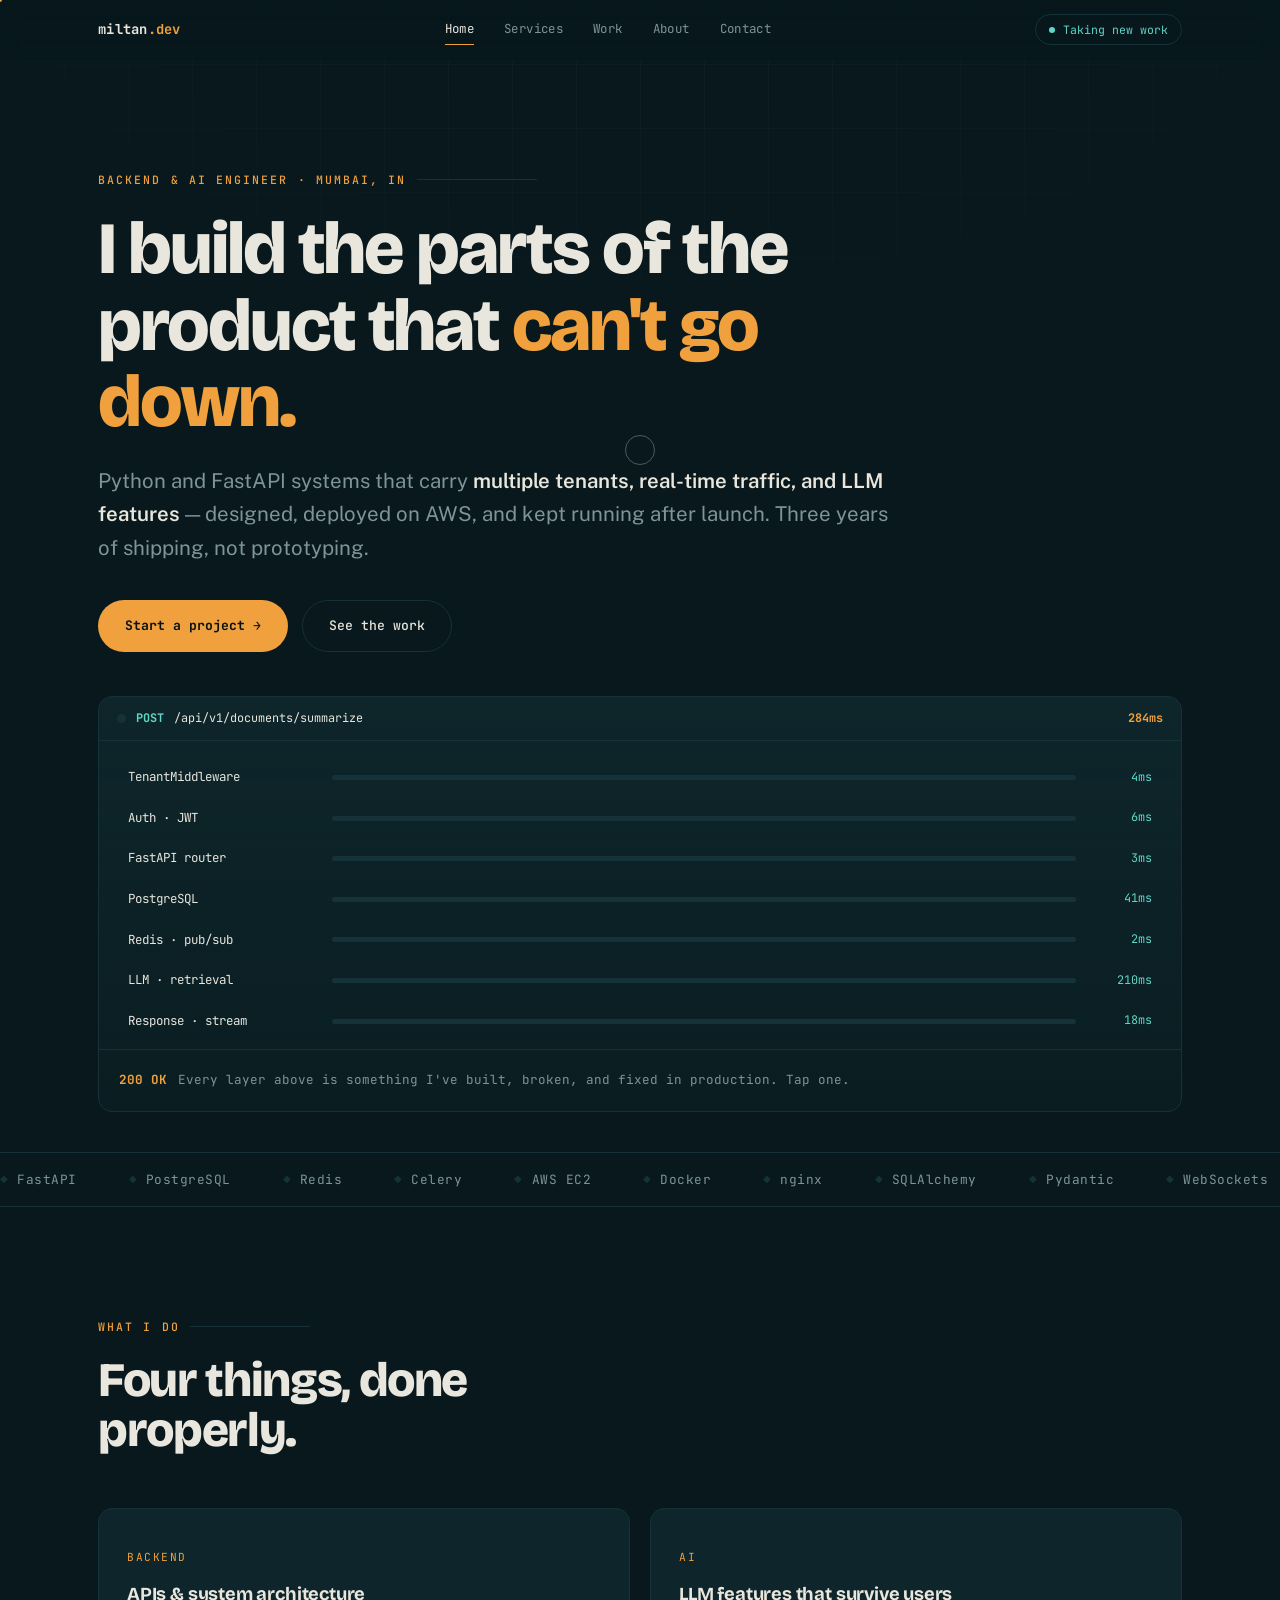
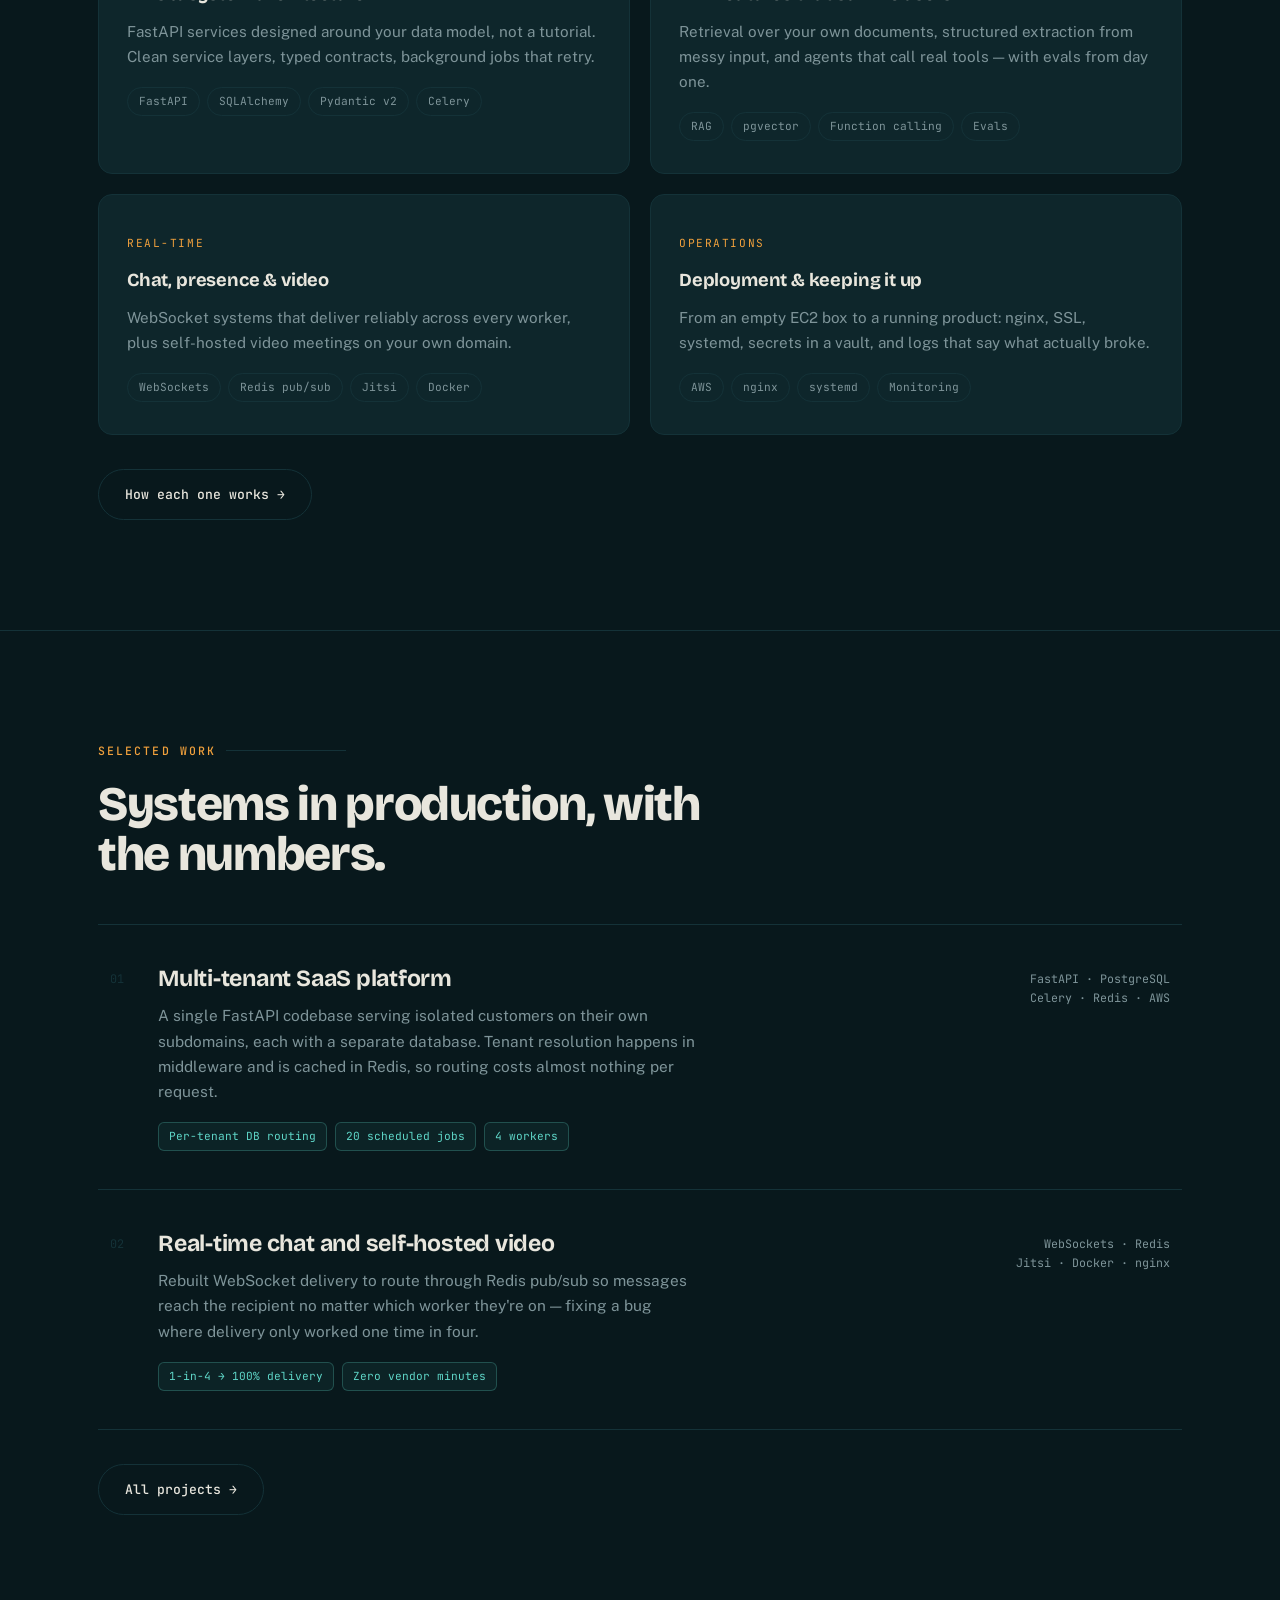
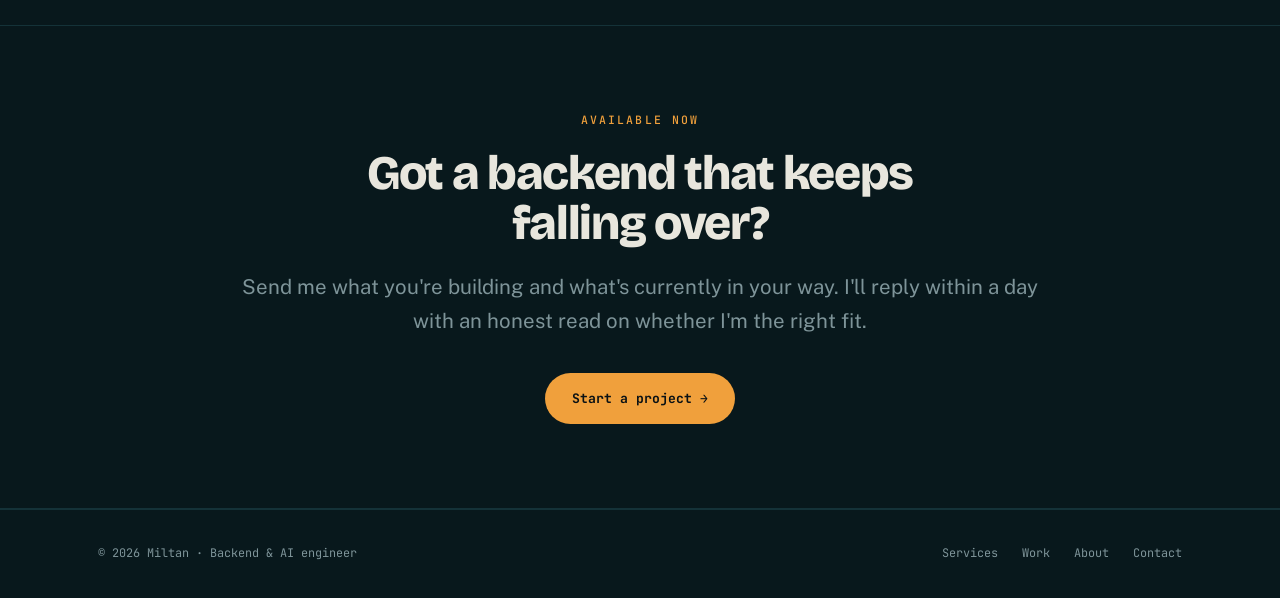
==== index.html @ 1447a5a9 "feat: add all html files" ====
<!DOCTYPE html>
<html lang="en">
<head>
<meta charset="UTF-8" />
<meta name="viewport" content="width=device-width, initial-scale=1" />
<title>Miltan — Backend &amp; AI Engineer</title>
<meta name="description" content="Python and FastAPI backends that carry multiple tenants, real-time traffic, and LLM features. Designed, deployed on AWS, and kept running." />
<meta property="og:title" content="Miltan — Backend & AI Engineer" />
<meta property="og:description" content="Python and FastAPI backends built to stay up. Multi-tenant SaaS, real-time systems, and LLM features." />
<meta property="og:type" content="website" />
<link rel="preconnect" href="https://fonts.googleapis.com" />
<link rel="preconnect" href="https://fonts.gstatic.com" crossorigin />
<link href="https://fonts.googleapis.com/css2?family=Bricolage+Grotesque:opsz,wght@12..96,500;12..96,700;12..96,800&family=Public+Sans:wght@400;500;600&family=JetBrains+Mono:wght@400;500;700&display=swap" rel="stylesheet" />
<link rel="stylesheet" href="assets/css/style.css" />
</head>
<body>

<a href="#main" class="skip">Skip to content</a>

<!-- ============ NAV ============ -->
<nav class="nav" id="nav">
  <div class="nav__inner">
    <a href="index.html" class="brand">miltan<span>.dev</span></a>
    <div class="nav__links">
      <a href="index.html" aria-current="page">Home</a>
      <a href="services.html">Services</a>
      <a href="work.html">Work</a>
      <a href="about.html">About</a>
      <a href="contact.html">Contact</a>
    </div>
    <div class="status"><span class="dot"></span> Taking new work</div>
    <button class="nav__toggle" id="navToggle" aria-expanded="false" aria-controls="navPanel" aria-label="Open menu">
      <span></span><span></span>
    </button>
  </div>
  <div class="nav__panel" id="navPanel">
    <a href="index.html" aria-current="page">Home</a>
    <a href="services.html">Services</a>
    <a href="work.html">Work</a>
    <a href="about.html">About</a>
    <a href="contact.html">Contact</a>
  </div>
</nav>

<main id="main">

<!-- ============ HERO ============ -->
<header class="hero">
  <div class="wrap hero__grid">
    <div>
      <p class="eyebrow">Backend &amp; AI engineer · Mumbai, IN</p>
      <h1>I build the parts of the product that <em>can't go down.</em></h1>
      <p class="lede">
        Python and FastAPI systems that carry <strong>multiple tenants, real-time traffic, and LLM features</strong> —
        designed, deployed on AWS, and kept running after launch. Three years of shipping, not prototyping.
      </p>
      <div class="cta-row">
        <a href="contact.html" class="btn btn--solid">Start a project →</a>
        <a href="work.html" class="btn btn--ghost">See the work</a>
      </div>
    </div>

    <!-- SIGNATURE: live request trace -->
    <div class="trace reveal" id="trace">
      <div class="trace__bar">
        <span class="lamp"></span>
        <span class="trace__method">POST</span>
        <span class="trace__path">/api/v1/documents/summarize</span>
        <span class="trace__total" id="traceTotal">—</span>
      </div>
      <div class="trace__rows">
        <button class="row" data-detail="Subdomain routing, per-tenant database resolution, Redis-cached lookups. One codebase, isolated customers.">
          <span class="row__name">TenantMiddleware</span><span class="row__track"><span class="row__fill"></span></span><span class="row__ms">0ms</span>
        </button>
        <button class="row" data-detail="JWT issuing and verification, role checks, subscription gating, CORS that actually passes preflight with credentials.">
          <span class="row__name">Auth · JWT</span><span class="row__track"><span class="row__fill"></span></span><span class="row__ms">0ms</span>
        </button>
        <button class="row" data-detail="Typed FastAPI routes, Pydantic v2 validation, consistent error contracts your frontend can rely on.">
          <span class="row__name">FastAPI router</span><span class="row__track"><span class="row__fill"></span></span><span class="row__ms">0ms</span>
        </button>
        <button class="row" data-detail="SQLAlchemy 2.0 on PostgreSQL. Pooled connections, indexed queries, migrations that don't lose data.">
          <span class="row__name">PostgreSQL</span><span class="row__track"><span class="row__fill"></span></span><span class="row__ms">0ms</span>
        </button>
        <button class="row" data-detail="Redis for caching and pub/sub — the piece that makes WebSockets work across every worker instead of one lucky one.">
          <span class="row__name">Redis · pub/sub</span><span class="row__track"><span class="row__fill"></span></span><span class="row__ms">0ms</span>
        </button>
        <button class="row" data-detail="Retrieval, structured extraction, and tool-calling wired into the API — with retries, cost tracking, and evals, not vibes.">
          <span class="row__name">LLM · retrieval</span><span class="row__track"><span class="row__fill"></span></span><span class="row__ms">0ms</span>
        </button>
        <button class="row" data-detail="Streamed back through nginx behind an AWS load balancer. Gzipped, traced, and logged with enough context to debug at 2am.">
          <span class="row__name">Response · stream</span><span class="row__track"><span class="row__fill"></span></span><span class="row__ms">0ms</span>
        </button>
      </div>
      <div class="trace__detail">
        <b>200 OK</b>
        <span id="traceText">Every layer above is something I've built, broken, and fixed in production. Tap one.</span>
      </div>
    </div>
  </div>
</header>

<!-- ============ STRIP ============ -->
<div class="strip"><div class="strip__track" id="strip"></div></div>

<!-- ============ SERVICES TEASER ============ -->
<section class="section">
  <div class="wrap">
    <p class="eyebrow reveal">What I do</p>
    <h2 class="reveal" style="margin-top:20px; max-width:18ch;">Four things, done properly.</h2>

    <div class="grid-2">
      <article class="card reveal">
        <span class="card__tag">Backend</span>
        <h3>APIs &amp; system architecture</h3>
        <p>FastAPI services designed around your data model, not a tutorial. Clean service layers, typed contracts, background jobs that retry.</p>
        <ul><li>FastAPI</li><li>SQLAlchemy</li><li>Pydantic v2</li><li>Celery</li></ul>
      </article>
      <article class="card reveal">
        <span class="card__tag">AI</span>
        <h3>LLM features that survive users</h3>
        <p>Retrieval over your own documents, structured extraction from messy input, and agents that call real tools — with evals from day one.</p>
        <ul><li>RAG</li><li>pgvector</li><li>Function calling</li><li>Evals</li></ul>
      </article>
      <article class="card reveal">
        <span class="card__tag">Real-time</span>
        <h3>Chat, presence &amp; video</h3>
        <p>WebSocket systems that deliver reliably across every worker, plus self-hosted video meetings on your own domain.</p>
        <ul><li>WebSockets</li><li>Redis pub/sub</li><li>Jitsi</li><li>Docker</li></ul>
      </article>
      <article class="card reveal">
        <span class="card__tag">Operations</span>
        <h3>Deployment &amp; keeping it up</h3>
        <p>From an empty EC2 box to a running product: nginx, SSL, systemd, secrets in a vault, and logs that say what actually broke.</p>
        <ul><li>AWS</li><li>nginx</li><li>systemd</li><li>Monitoring</li></ul>
      </article>
    </div>

    <div class="cta-row"><a href="services.html" class="btn btn--ghost">How each one works →</a></div>
  </div>
</section>

<!-- ============ FEATURED WORK ============ -->
<section class="section section--edge">
  <div class="wrap">
    <p class="eyebrow reveal">Selected work</p>
    <h2 class="reveal" style="margin-top:20px; max-width:20ch;">Systems in production, with the numbers.</h2>

    <div class="work">
      <article class="proj reveal">
        <span class="proj__idx">01</span>
        <div>
          <h3>Multi-tenant SaaS platform</h3>
          <p>A single FastAPI codebase serving isolated customers on their own subdomains, each with a separate database. Tenant resolution happens in middleware and is cached in Redis, so routing costs almost nothing per request.</p>
          <div class="proj__meta">
            <span class="chip">Per-tenant DB routing</span><span class="chip">20 scheduled jobs</span><span class="chip">4 workers</span>
          </div>
        </div>
        <span class="proj__stack">FastAPI · PostgreSQL<br>Celery · Redis · AWS</span>
      </article>

      <article class="proj reveal">
        <span class="proj__idx">02</span>
        <div>
          <h3>Real-time chat and self-hosted video</h3>
          <p>Rebuilt WebSocket delivery to route through Redis pub/sub so messages reach the recipient no matter which worker they're on — fixing a bug where delivery only worked one time in four.</p>
          <div class="proj__meta">
            <span class="chip">1-in-4 → 100% delivery</span><span class="chip">Zero vendor minutes</span>
          </div>
        </div>
        <span class="proj__stack">WebSockets · Redis<br>Jitsi · Docker · nginx</span>
      </article>
    </div>

    <div class="cta-row"><a href="work.html" class="btn btn--ghost">All projects →</a></div>
  </div>
</section>

<!-- ============ CLOSING BAND ============ -->
<section class="band">
  <div class="wrap">
    <p class="eyebrow reveal">Available now</p>
    <h2 class="reveal">Got a backend that keeps falling over?</h2>
    <p class="lede reveal">Send me what you're building and what's currently in your way. I'll reply within a day with an honest read on whether I'm the right fit.</p>
    <div class="cta-row reveal"><a href="contact.html" class="btn btn--solid">Start a project →</a></div>
  </div>
</section>

</main>

<!-- ============ FOOTER ============ -->
<footer class="footer">
  <div class="wrap footer__inner">
    <p>© <span class="year"></span> Miltan · Backend &amp; AI engineer</p>
    <div class="footer__links">
      <a href="services.html">Services</a>
      <a href="work.html">Work</a>
      <a href="about.html">About</a>
      <a href="contact.html">Contact</a>
    </div>
  </div>
</footer>

<script src="assets/js/main.js"></script>
</body>
</html>
---- assets/css/style.css ----
/* ============================================================
   Miltan — portfolio stylesheet
   Loaded by every page. Sections:
     1. Tokens      6. Services
     2. Base        7. Work
     3. Nav         8. About
     4. Hero        9. Contact
     5. Trace      10. Footer / pointer / responsive
   ============================================================ */

/* ============================================================
   1. TOKENS
   ============================================================ */
:root{
  --ink:      #08181C;   /* deep teal ground   */
  --ink-2:    #0E262B;   /* raised surface     */
  --ink-3:    #143238;   /* borders / tracks   */
  --bone:     #E8E6DD;   /* warm off-white     */
  --muted:    #7E9499;   /* dimmed text        */
  --amber:    #F0A03C;   /* primary signal     */
  --mint:     #5FD6C8;   /* success / latency  */

  --display: "Bricolage Grotesque", "Trebuchet MS", sans-serif;
  --body:    "Public Sans", -apple-system, BlinkMacSystemFont, "Segoe UI", sans-serif;
  --mono:    "JetBrains Mono", ui-monospace, "SF Mono", Menlo, monospace;

  --maxw: 1140px;
  --gutter: 28px;
  --radius: 14px;
  --ease: cubic-bezier(.22,.61,.36,1);
}

/* ============================================================
   2. BASE
   ============================================================ */
*{ box-sizing:border-box; margin:0; padding:0; }
html{ scroll-behavior:smooth; }

body{
  background:var(--ink);
  color:var(--bone);
  font-family:var(--body);
  font-size:17px;
  line-height:1.65;
  -webkit-font-smoothing:antialiased;
  overflow-x:hidden;
}

body::before{
  content:"";
  position:fixed; inset:0; z-index:0; pointer-events:none;
  background-image:
    linear-gradient(to right, rgba(255,255,255,.022) 1px, transparent 1px),
    linear-gradient(to bottom, rgba(255,255,255,.022) 1px, transparent 1px);
  background-size:64px 64px;
  mask-image:radial-gradient(ellipse 90% 60% at 50% 0%, #000 20%, transparent 75%);
}

a{ color:inherit; text-decoration:none; }
img{ max-width:100%; display:block; }

.wrap{ width:100%; max-width:var(--maxw); margin:0 auto; padding:0 var(--gutter); position:relative; z-index:1; }
.section{ padding:110px 0; }
.section--tight{ padding:76px 0; }
.section--edge{ border-top:1px solid var(--ink-3); }

h1,h2,h3{ font-family:var(--display); font-weight:800; line-height:1.04; letter-spacing:-.028em; }
h1{ font-size:clamp(2.6rem, 6.4vw, 4.6rem); }
h2{ font-size:clamp(2rem, 4.2vw, 3rem); }
h3{ font-size:1.15rem; font-weight:700; letter-spacing:-.01em; line-height:1.3; }

.eyebrow{
  font-family:var(--mono); font-size:.72rem; font-weight:500;
  letter-spacing:.18em; text-transform:uppercase; color:var(--amber);
  display:flex; align-items:center; gap:10px;
}
.eyebrow::after{ content:""; height:1px; flex:1; background:var(--ink-3); max-width:120px; }

.lede{ font-size:clamp(1.05rem,1.9vw,1.28rem); color:var(--muted); max-width:62ch; }
.lede strong{ color:var(--bone); font-weight:600; }

.btn{
  font-family:var(--mono); font-size:.82rem; font-weight:500;
  padding:14px 26px; border-radius:100px; border:1px solid transparent;
  cursor:pointer; display:inline-flex; align-items:center; gap:9px;
  transition:transform .2s var(--ease), background .2s var(--ease),
             border-color .2s var(--ease), color .2s var(--ease);
}
.btn--solid{ background:var(--amber); color:#0A1114; font-weight:700; }
.btn--solid:hover{ transform:translateY(-2px); background:#FFB255; }
.btn--ghost{ border-color:var(--ink-3); color:var(--bone); }
.btn--ghost:hover{ border-color:var(--amber); color:var(--amber); transform:translateY(-2px); }
.btn:focus-visible{ outline:2px solid var(--mint); outline-offset:3px; }

.cta-row{ display:flex; flex-wrap:wrap; gap:14px; margin-top:34px; align-items:center; }

/* ============================================================
   3. NAV
   ============================================================ */
.nav{
  position:fixed; top:0; left:0; right:0; z-index:100;
  backdrop-filter:blur(14px); -webkit-backdrop-filter:blur(14px);
  background:rgba(8,24,28,.72);
  border-bottom:1px solid transparent;
  transition:border-color .3s var(--ease), background .3s var(--ease);
}
.nav.is-stuck{ border-bottom-color:var(--ink-3); background:rgba(8,24,28,.94); }
.nav__inner{
  max-width:var(--maxw); margin:0 auto; padding:14px var(--gutter);
  display:flex; align-items:center; justify-content:space-between; gap:20px;
}
.brand{ font-family:var(--mono); font-size:.86rem; font-weight:700; letter-spacing:.02em; }
.brand span{ color:var(--amber); }

.nav__links{ display:flex; align-items:center; gap:30px; }
.nav__links a{
  font-family:var(--mono); font-size:.78rem; color:var(--muted);
  letter-spacing:.03em; position:relative; transition:color .2s var(--ease);
}
.nav__links a:hover, .nav__links a:focus-visible{ color:var(--bone); }
.nav__links a::after{
  content:""; position:absolute; left:0; right:100%; bottom:-5px; height:1px;
  background:var(--amber); transition:right .3s var(--ease);
}
.nav__links a:hover::after{ right:0; }
/* the page you are on */
.nav__links a[aria-current="page"]{ color:var(--bone); }
.nav__links a[aria-current="page"]::after{ right:0; }

.status{
  display:flex; align-items:center; gap:8px;
  font-family:var(--mono); font-size:.72rem; color:var(--mint);
  border:1px solid var(--ink-3); border-radius:100px; padding:5px 13px;
  white-space:nowrap;
}
.dot{ width:6px; height:6px; border-radius:50%; background:var(--mint); animation:pulse 2.4s infinite; }
@keyframes pulse{
  0%{ box-shadow:0 0 0 0 rgba(95,214,200,.5); }
  70%{ box-shadow:0 0 0 7px rgba(95,214,200,0); }
  100%{ box-shadow:0 0 0 0 rgba(95,214,200,0); }
}

/* mobile menu */
.nav__toggle{
  display:none; width:40px; height:34px; background:none; cursor:pointer;
  border:1px solid var(--ink-3); border-radius:9px;
  flex-direction:column; align-items:center; justify-content:center; gap:5px;
}
.nav__toggle span{ display:block; width:16px; height:1.5px; background:var(--bone); transition:transform .3s var(--ease), opacity .3s var(--ease); }
.nav__toggle[aria-expanded="true"] span:nth-child(1){ transform:translateY(3.25px) rotate(45deg); }
.nav__toggle[aria-expanded="true"] span:nth-child(2){ transform:translateY(-3.25px) rotate(-45deg); }

.nav__panel{
  display:none; border-top:1px solid var(--ink-3); background:rgba(8,24,28,.98);
  padding:12px var(--gutter) 22px;
}
.nav__panel.is-open{ display:block; }
.nav__panel a{
  display:block; font-family:var(--mono); font-size:.9rem; color:var(--muted);
  padding:13px 0; border-bottom:1px solid var(--ink-3);
}
.nav__panel a[aria-current="page"]{ color:var(--amber); }

/* ============================================================
   4. PAGE HEADS
   ============================================================ */
.hero{ padding:170px 0 40px; }
.hero__grid{ display:grid; grid-template-columns:1fr; gap:44px; }
.hero h1{ margin:22px 0 24px; max-width:16ch; }
.hero h1 em{ font-style:normal; color:var(--amber); }

/* shorter head used on inner pages */
.page-head{ padding:150px 0 0; }
.page-head h1{ margin:22px 0 24px; max-width:18ch; font-size:clamp(2.3rem,5.4vw,3.8rem); }

/* ============================================================
   5. TRACE (home only)
   ============================================================ */
.trace{
  position:relative;
  border:1px solid var(--ink-3); border-radius:var(--radius);
  background:linear-gradient(180deg, var(--ink-2), rgba(14,38,43,.4));
  overflow:hidden;
}
.trace__bar{
  display:flex; align-items:center; gap:10px;
  padding:12px 18px; border-bottom:1px solid var(--ink-3);
  font-family:var(--mono); font-size:.74rem; color:var(--muted);
}
.trace__bar .lamp{ width:9px; height:9px; border-radius:50%; background:var(--ink-3); }
.trace__method{ color:var(--mint); font-weight:700; }
.trace__path{ color:var(--bone); }
.trace__total{ margin-left:auto; color:var(--amber); font-weight:700; font-variant-numeric:tabular-nums; }
.trace__rows{ padding:16px 18px 8px; }

.row{
  display:grid; grid-template-columns:minmax(120px,190px) 1fr 62px;
  align-items:center; gap:14px;
  padding:9px 10px; border-radius:8px; cursor:pointer;
  border:1px solid transparent; width:100%; text-align:left;
  background:none; color:inherit; font:inherit;
  transition:background .2s var(--ease), border-color .2s var(--ease);
}
.row:hover, .row.is-active{ background:rgba(240,160,60,.05); border-color:rgba(240,160,60,.22); }
.row:focus-visible{ outline:2px solid var(--mint); outline-offset:2px; }
.row__name{ font-family:var(--mono); font-size:.78rem; color:var(--muted); white-space:nowrap; overflow:hidden; text-overflow:ellipsis; transition:color .2s var(--ease); }
.row.is-lit .row__name, .row.is-active .row__name{ color:var(--bone); }
.row__track{ height:5px; border-radius:100px; background:var(--ink-3); overflow:hidden; }
.row__fill{ height:100%; width:0; border-radius:100px; background:linear-gradient(90deg, var(--mint), var(--amber)); transition:width .42s var(--ease); }
.row__ms{ font-family:var(--mono); font-size:.74rem; color:var(--muted); text-align:right; font-variant-numeric:tabular-nums; }
.row.is-lit .row__ms{ color:var(--mint); }

.trace__detail{
  border-top:1px solid var(--ink-3); padding:16px 20px;
  font-family:var(--mono); font-size:.79rem; color:var(--muted);
  min-height:62px; display:flex; align-items:center; gap:11px;
}
.trace__detail b{ color:var(--amber); font-weight:700; }

/* marquee strip */
.strip{ border-top:1px solid var(--ink-3); border-bottom:1px solid var(--ink-3); padding:16px 0; overflow:hidden; }
.strip__track{ display:flex; gap:52px; width:max-content; animation:slide 38s linear infinite; }
.strip__track span{ font-family:var(--mono); font-size:.8rem; color:var(--muted); white-space:nowrap; letter-spacing:.04em; }
.strip__track span::before{ content:"◆ "; color:var(--ink-3); }
@keyframes slide{ to{ transform:translateX(-50%); } }
.strip:hover .strip__track{ animation-play-state:paused; }

/* ============================================================
   6. SERVICES
   ============================================================ */
.grid-2{ display:grid; grid-template-columns:repeat(2,1fr); gap:20px; margin-top:52px; }

.card{
  position:relative; overflow:hidden;
  border:1px solid var(--ink-3); border-radius:var(--radius);
  padding:32px 28px; background:var(--ink-2);
  transition:border-color .3s var(--ease), transform .3s var(--ease);
}
.card:hover{ border-color:rgba(240,160,60,.35); transform:translateY(-3px); }
.card::after{
  content:""; position:absolute; inset:0 auto auto 0; width:100%; height:1px;
  background:linear-gradient(90deg, var(--amber), transparent);
  transform:scaleX(0); transform-origin:left; transition:transform .45s var(--ease);
}
.card:hover::after{ transform:scaleX(1); }
.card__tag{ font-family:var(--mono); font-size:.7rem; color:var(--amber); letter-spacing:.14em; text-transform:uppercase; }
.card h3{ margin:14px 0 12px; }
.card p{ color:var(--muted); font-size:.95rem; }
.card ul{ list-style:none; margin-top:18px; display:flex; flex-wrap:wrap; gap:7px; }
.card ul li{ font-family:var(--mono); font-size:.7rem; color:var(--muted); border:1px solid var(--ink-3); border-radius:100px; padding:4px 11px; }

/* long-form service blocks (services page) */
.svc{
  display:grid; grid-template-columns:.8fr 1.2fr; gap:44px;
  padding:52px 0; border-bottom:1px solid var(--ink-3);
}
.svc:first-of-type{ border-top:1px solid var(--ink-3); }
.svc__head h3{ font-size:1.6rem; margin:14px 0 12px; }
.svc__head p{ color:var(--muted); font-size:.95rem; }
.svc__list{ list-style:none; display:grid; grid-template-columns:1fr 1fr; gap:14px 26px; }
.svc__list li{ display:flex; gap:11px; font-size:.93rem; color:var(--muted); }
.svc__list li::before{ content:"+"; color:var(--mint); font-family:var(--mono); flex-shrink:0; }

/* process — numbered because it genuinely is a sequence */
.steps{ counter-reset:step; margin-top:52px; display:grid; grid-template-columns:repeat(4,1fr); gap:24px; }
.step{ border-top:1px solid var(--ink-3); padding-top:22px; }
.step::before{
  counter-increment:step; content:"0" counter(step);
  font-family:var(--mono); font-size:.74rem; color:var(--amber);
  display:block; margin-bottom:14px; letter-spacing:.1em;
}
.step h4{ font-family:var(--display); font-size:1.05rem; font-weight:700; margin-bottom:10px; }
.step p{ color:var(--muted); font-size:.9rem; }

/* ============================================================
   7. WORK
   ============================================================ */
.work{ margin-top:44px; border-top:1px solid var(--ink-3); }
.proj{
  position:relative;
  display:grid; grid-template-columns:auto 1fr auto; gap:34px; align-items:start;
  padding:38px 12px; border-bottom:1px solid var(--ink-3);
  transition:background .3s var(--ease), padding-left .3s var(--ease), opacity .3s var(--ease);
}
.proj:hover{ background:rgba(14,38,43,.55); padding-left:22px; }
.proj.is-hidden{ display:none; }
.proj__idx{ font-family:var(--mono); font-size:.74rem; color:var(--ink-3); padding-top:7px; }
.proj h3{ font-size:1.45rem; margin-bottom:10px; }
.proj p{ color:var(--muted); font-size:.96rem; max-width:60ch; }
.proj p + p{ margin-top:12px; }
.proj__meta{ display:flex; flex-wrap:wrap; gap:8px; margin-top:18px; }
.chip{
  font-family:var(--mono); font-size:.7rem; color:var(--mint);
  border:1px solid rgba(95,214,200,.25); background:rgba(95,214,200,.06);
  border-radius:6px; padding:4px 10px;
}
.chip--wip{ color:var(--amber); border-color:rgba(240,160,60,.3); background:rgba(240,160,60,.07); }
.proj__stack{ font-family:var(--mono); font-size:.73rem; color:var(--muted); text-align:right; white-space:nowrap; padding-top:7px; }

.filters{ display:flex; flex-wrap:wrap; gap:9px; margin-top:38px; }
.filter{
  font-family:var(--mono); font-size:.75rem; color:var(--muted);
  background:none; border:1px solid var(--ink-3); border-radius:100px;
  padding:8px 17px; cursor:pointer;
  transition:color .2s var(--ease), border-color .2s var(--ease), background .2s var(--ease);
}
.filter:hover{ color:var(--bone); border-color:var(--muted); }
.filter.is-on{ color:#0A1114; background:var(--amber); border-color:var(--amber); font-weight:700; }
.filter:focus-visible{ outline:2px solid var(--mint); outline-offset:2px; }

/* ============================================================
   8. ABOUT / STACK / TIMELINE
   ============================================================ */
.stack-grid{ display:grid; grid-template-columns:repeat(4,1fr); gap:34px; margin-top:52px; }
.stack-col h4{
  font-family:var(--mono); font-size:.72rem; font-weight:700; color:var(--amber);
  letter-spacing:.14em; text-transform:uppercase;
  padding-bottom:12px; border-bottom:1px solid var(--ink-3); margin-bottom:16px;
}
.stack-col ul{ list-style:none; display:flex; flex-direction:column; gap:9px; }
.stack-col li{ font-family:var(--mono); font-size:.82rem; color:var(--muted); transition:color .2s var(--ease); }
.stack-col li:hover{ color:var(--bone); }

.about{ display:grid; grid-template-columns:1fr 1fr; gap:64px; align-items:start; }
.about p{ color:var(--muted); margin-bottom:18px; }
.about p strong{ color:var(--bone); font-weight:600; }

.now{ border:1px solid var(--ink-3); border-radius:var(--radius); padding:28px; background:var(--ink-2); }
.now h4{ font-family:var(--mono); font-size:.72rem; color:var(--amber); letter-spacing:.14em; text-transform:uppercase; margin-bottom:18px; }
.now ul{ list-style:none; display:flex; flex-direction:column; gap:14px; }
.now li{ display:flex; gap:12px; font-size:.92rem; color:var(--muted); }
.now li::before{ content:"→"; color:var(--mint); font-family:var(--mono); flex-shrink:0; }

/* timeline — dated, so the order carries real information */
.tl{ margin-top:52px; border-left:1px solid var(--ink-3); padding-left:34px; display:flex; flex-direction:column; gap:44px; }
.tl__item{ position:relative; }
.tl__item::before{
  content:""; position:absolute; left:-40px; top:9px;
  width:9px; height:9px; border-radius:50%;
  background:var(--ink); border:1px solid var(--amber);
}
.tl__when{ font-family:var(--mono); font-size:.73rem; color:var(--amber); letter-spacing:.08em; }
.tl__item h3{ margin:10px 0 10px; font-size:1.25rem; }
.tl__item p{ color:var(--muted); font-size:.95rem; max-width:62ch; }

/* ============================================================
   9. CONTACT
   ============================================================ */
.contact{ display:grid; grid-template-columns:.85fr 1.15fr; gap:64px; align-items:start; }
.contact__aside p{ color:var(--muted); margin:20px 0 28px; }
.contact__direct{ display:flex; flex-direction:column; gap:16px; }
.contact__direct a{ font-family:var(--mono); font-size:.88rem; color:var(--bone); display:flex; align-items:center; gap:11px; transition:color .2s var(--ease); }
.contact__direct a:hover{ color:var(--amber); }
.contact__direct span{ color:var(--ink-3); }

.field{ margin-bottom:20px; }
.field label{ display:block; font-family:var(--mono); font-size:.72rem; color:var(--muted); letter-spacing:.1em; text-transform:uppercase; margin-bottom:9px; }
.field input, .field textarea, .field select{
  width:100%; background:var(--ink-2); border:1px solid var(--ink-3);
  border-radius:9px; padding:14px 16px; color:var(--bone);
  font-family:var(--body); font-size:.95rem;
  transition:border-color .2s var(--ease), background .2s var(--ease);
}
.field textarea{ min-height:150px; resize:vertical; }
.field input:focus, .field textarea:focus, .field select:focus{ outline:none; border-color:var(--amber); background:#0B2026; }
.field input::placeholder, .field textarea::placeholder{ color:#4A6167; }
.field-row{ display:grid; grid-template-columns:1fr 1fr; gap:20px; }
/* honeypot — off-screen rather than display:none, which some bots detect */
.hp{ position:absolute; left:-9999px; top:0; width:1px; height:1px; overflow:hidden; }

.btn:disabled{ opacity:.6; cursor:wait; transform:none; }

.form__note{ font-family:var(--mono); font-size:.72rem; color:var(--muted); margin-top:16px; }
.form__status{ font-family:var(--mono); font-size:.8rem; margin-top:16px; min-height:22px; }
.form__status.ok{ color:var(--mint); }
.form__status.err{ color:var(--amber); }

/* faq */
.faq{ margin-top:52px; border-top:1px solid var(--ink-3); }
.faq__item{ border-bottom:1px solid var(--ink-3); }
.faq__q{
  width:100%; background:none; border:none; cursor:pointer; color:var(--bone);
  font-family:var(--display); font-size:1.08rem; font-weight:700; letter-spacing:-.01em;
  text-align:left; padding:24px 0; display:flex; justify-content:space-between; gap:20px; align-items:center;
}
.faq__q:focus-visible{ outline:2px solid var(--mint); outline-offset:2px; }
.faq__q::after{ content:"+"; font-family:var(--mono); color:var(--amber); font-size:1.2rem; transition:transform .3s var(--ease); }
.faq__q[aria-expanded="true"]::after{ transform:rotate(45deg); }
.faq__a{ max-height:0; overflow:hidden; transition:max-height .4s var(--ease); }
.faq__a p{ color:var(--muted); font-size:.95rem; padding-bottom:24px; max-width:70ch; }

/* closing call to action band */
.band{ border-top:1px solid var(--ink-3); border-bottom:1px solid var(--ink-3); padding:84px 0; text-align:center; }
.band h2{ max-width:18ch; margin:20px auto 22px; }
.band .lede{ margin:0 auto; }
.band .cta-row{ justify-content:center; }
.band .eyebrow{ justify-content:center; }
.band .eyebrow::after{ display:none; }

/* ============================================================
   10. FOOTER
   ============================================================ */
.footer{ border-top:1px solid var(--ink-3); padding:34px 0; }
.footer__inner{ display:flex; justify-content:space-between; align-items:center; gap:20px; flex-wrap:wrap; }
.footer p, .footer a{ font-family:var(--mono); font-size:.74rem; color:var(--muted); }
.footer a:hover{ color:var(--amber); }
.footer__links{ display:flex; gap:24px; flex-wrap:wrap; }

/* reveal on scroll */
.reveal{ opacity:0; transform:translateY(24px); transition:opacity .7s var(--ease), transform .7s var(--ease); }
.reveal.in{ opacity:1; transform:none; }

/* skip link — keyboard users land here first */
.skip{
  position:absolute; left:-9999px; top:12px; z-index:200;
  background:var(--amber); color:#0A1114; padding:10px 18px; border-radius:8px;
  font-family:var(--mono); font-size:.8rem; font-weight:700;
}
.skip:focus{ left:var(--gutter); }

/* ============================================================
   POINTER LAYER
   Crosshair cursor, spotlight surfaces, magnetic buttons.
   Delete this block and section 7 of main.js to remove.
   ============================================================ */
.cur-ring, .cur-dot{
  position:fixed; top:0; left:0; z-index:9999;
  pointer-events:none; opacity:0; transition:opacity .3s var(--ease);
}
body.cursor-on .cur-ring, body.cursor-on .cur-dot{ opacity:1; }
body.cursor-on{ cursor:none; }
body.cursor-on a, body.cursor-on button, body.cursor-on .row{ cursor:none; }
body.cursor-on input, body.cursor-on textarea, body.cursor-on select{ cursor:text; }

.cur-ring{
  width:30px; height:30px; margin:-15px 0 0 -15px;
  border:1px solid rgba(126,148,153,.55); border-radius:50%;
  transition:width .28s var(--ease), height .28s var(--ease), margin .28s var(--ease),
             border-color .28s var(--ease), background .28s var(--ease), opacity .3s var(--ease);
}
.cur-dot{ width:4px; height:4px; margin:-2px 0 0 -2px; background:var(--amber); border-radius:50%; }

body.cur-hot .cur-ring{
  width:52px; height:52px; margin:-26px 0 0 -26px;
  border-color:var(--amber); background:rgba(240,160,60,.07);
}
.cur-ring::before, .cur-ring::after{ content:""; position:absolute; background:var(--amber); opacity:0; transition:opacity .28s var(--ease); }
.cur-ring::before{ left:50%; top:-7px; width:1px; height:5px; margin-left:-.5px; }
.cur-ring::after{ left:50%; bottom:-7px; width:1px; height:5px; margin-left:-.5px; }
body.cur-hot .cur-ring::before, body.cur-hot .cur-ring::after{ opacity:1; }
body.cur-text .cur-ring, body.cur-text .cur-dot{ opacity:0; }

.card, .proj, .trace, .svc{ --mx:50%; --my:50%; }
.card::before, .proj::before, .trace::before{
  content:""; position:absolute; inset:0; z-index:0;
  border-radius:inherit; pointer-events:none; opacity:0;
  transition:opacity .35s var(--ease);
  background:radial-gradient(340px circle at var(--mx) var(--my), rgba(240,160,60,.10), transparent 62%);
}
.card:hover::before, .proj:hover::before, .trace:hover::before{ opacity:1; }
.card > *, .proj > *, .trace > *{ position:relative; z-index:1; }

/* ============================================================
   RESPONSIVE
   ============================================================ */
@media (max-width:980px){
  .stack-grid{ grid-template-columns:repeat(2,1fr); gap:28px; }
  .about, .contact, .svc{ grid-template-columns:1fr; gap:32px; }
  .steps{ grid-template-columns:repeat(2,1fr); gap:30px; }
  .proj{ grid-template-columns:auto 1fr; gap:20px; }
  .proj__stack{ grid-column:2; text-align:left; white-space:normal; padding-top:0; }
}
@media (max-width:720px){
  body{ font-size:16px; }
  .section{ padding:72px 0; }
  .hero{ padding:126px 0 30px; }
  .page-head{ padding:118px 0 0; }
  .nav__links{ display:none; }
  .nav__toggle{ display:flex; }
  .grid-2, .steps{ grid-template-columns:1fr; }
  .svc__list{ grid-template-columns:1fr; }
  .field-row{ grid-template-columns:1fr; }
  .row{ grid-template-columns:1fr 52px; row-gap:8px; }
  .row__name{ grid-column:1; }
  .row__ms{ grid-column:2; }
  .row__track{ grid-column:1 / -1; }
  .cta-row .btn{ flex:1; justify-content:center; }
}
@media (max-width:420px){
  .status{ display:none; }
}

@media (prefers-reduced-motion:reduce){
  *{ animation:none !important; transition-duration:.01ms !important; }
  html{ scroll-behavior:auto; }
  .reveal{ opacity:1; transform:none; }
  .cur-ring, .cur-dot{ display:none; }
  body.cursor-on{ cursor:auto; }
}
@media (hover:none), (pointer:coarse){
  .cur-ring, .cur-dot{ display:none; }
  body.cursor-on{ cursor:auto; }
}
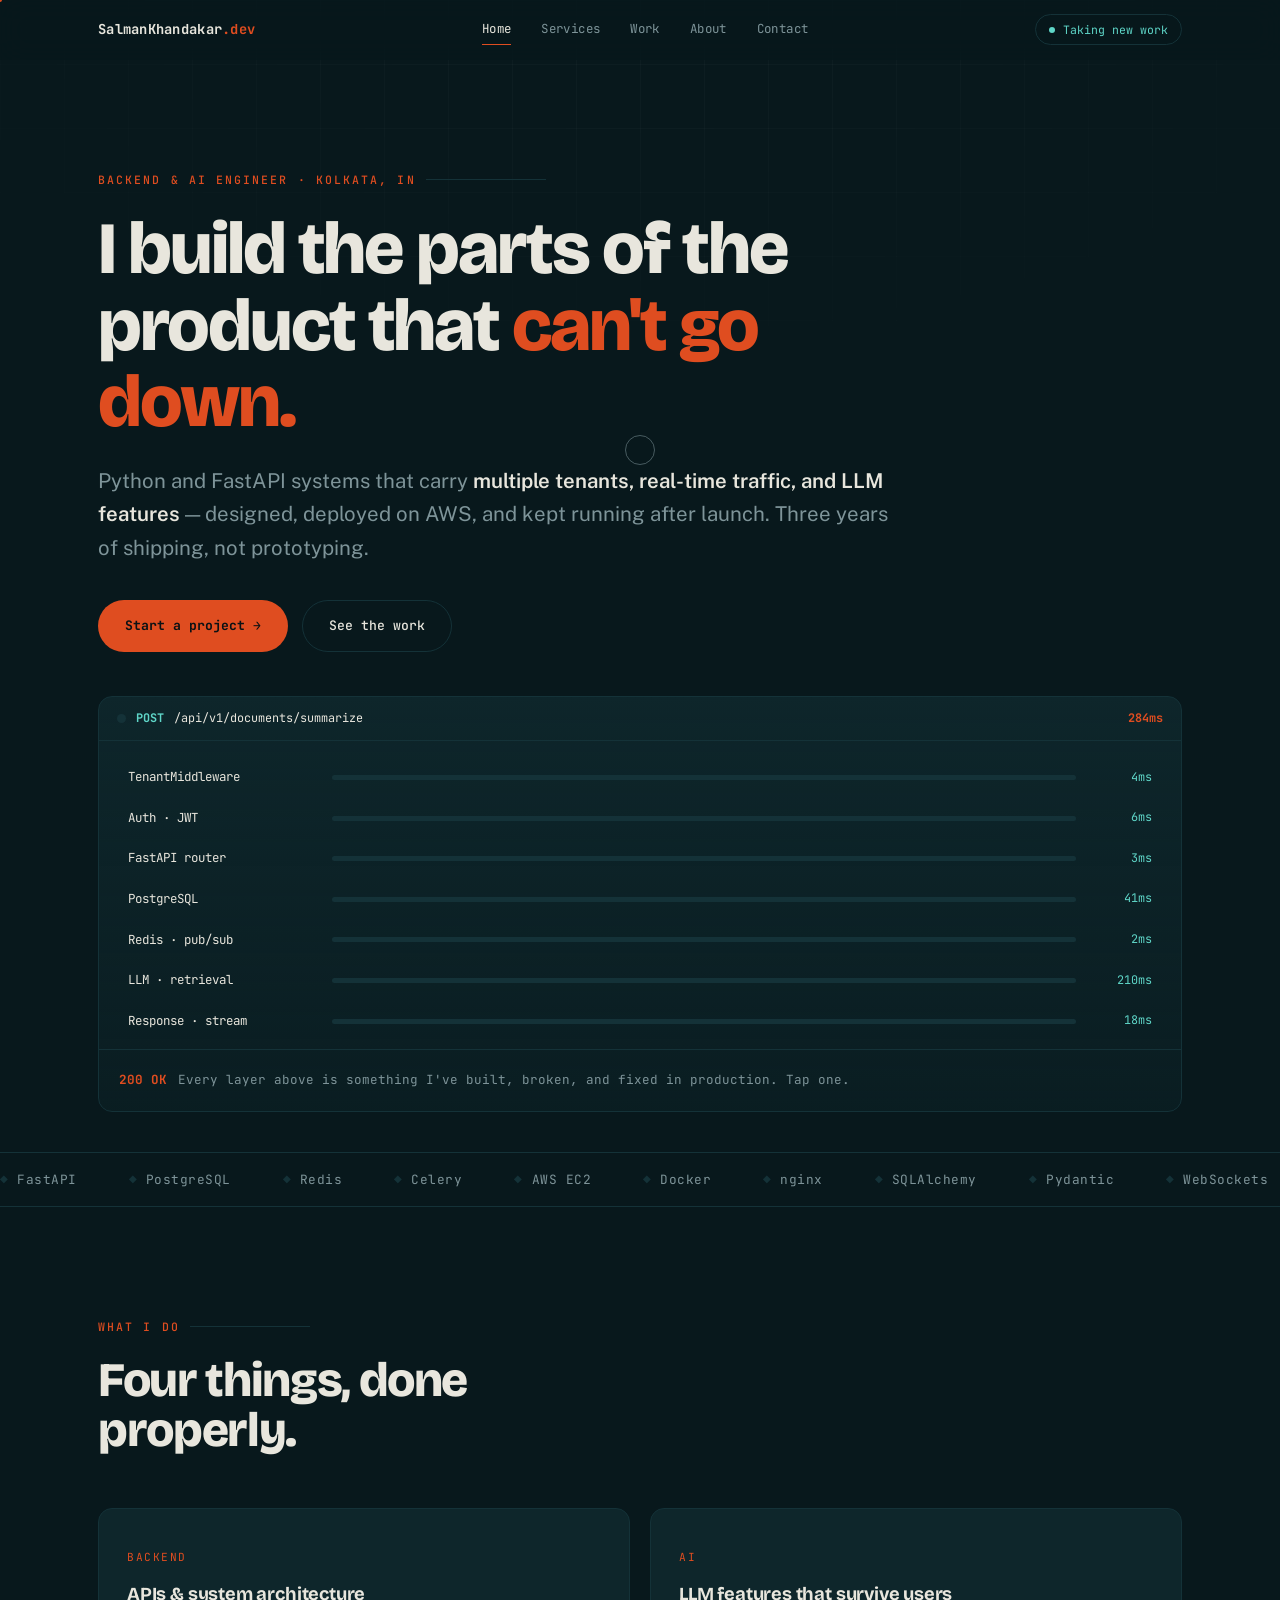
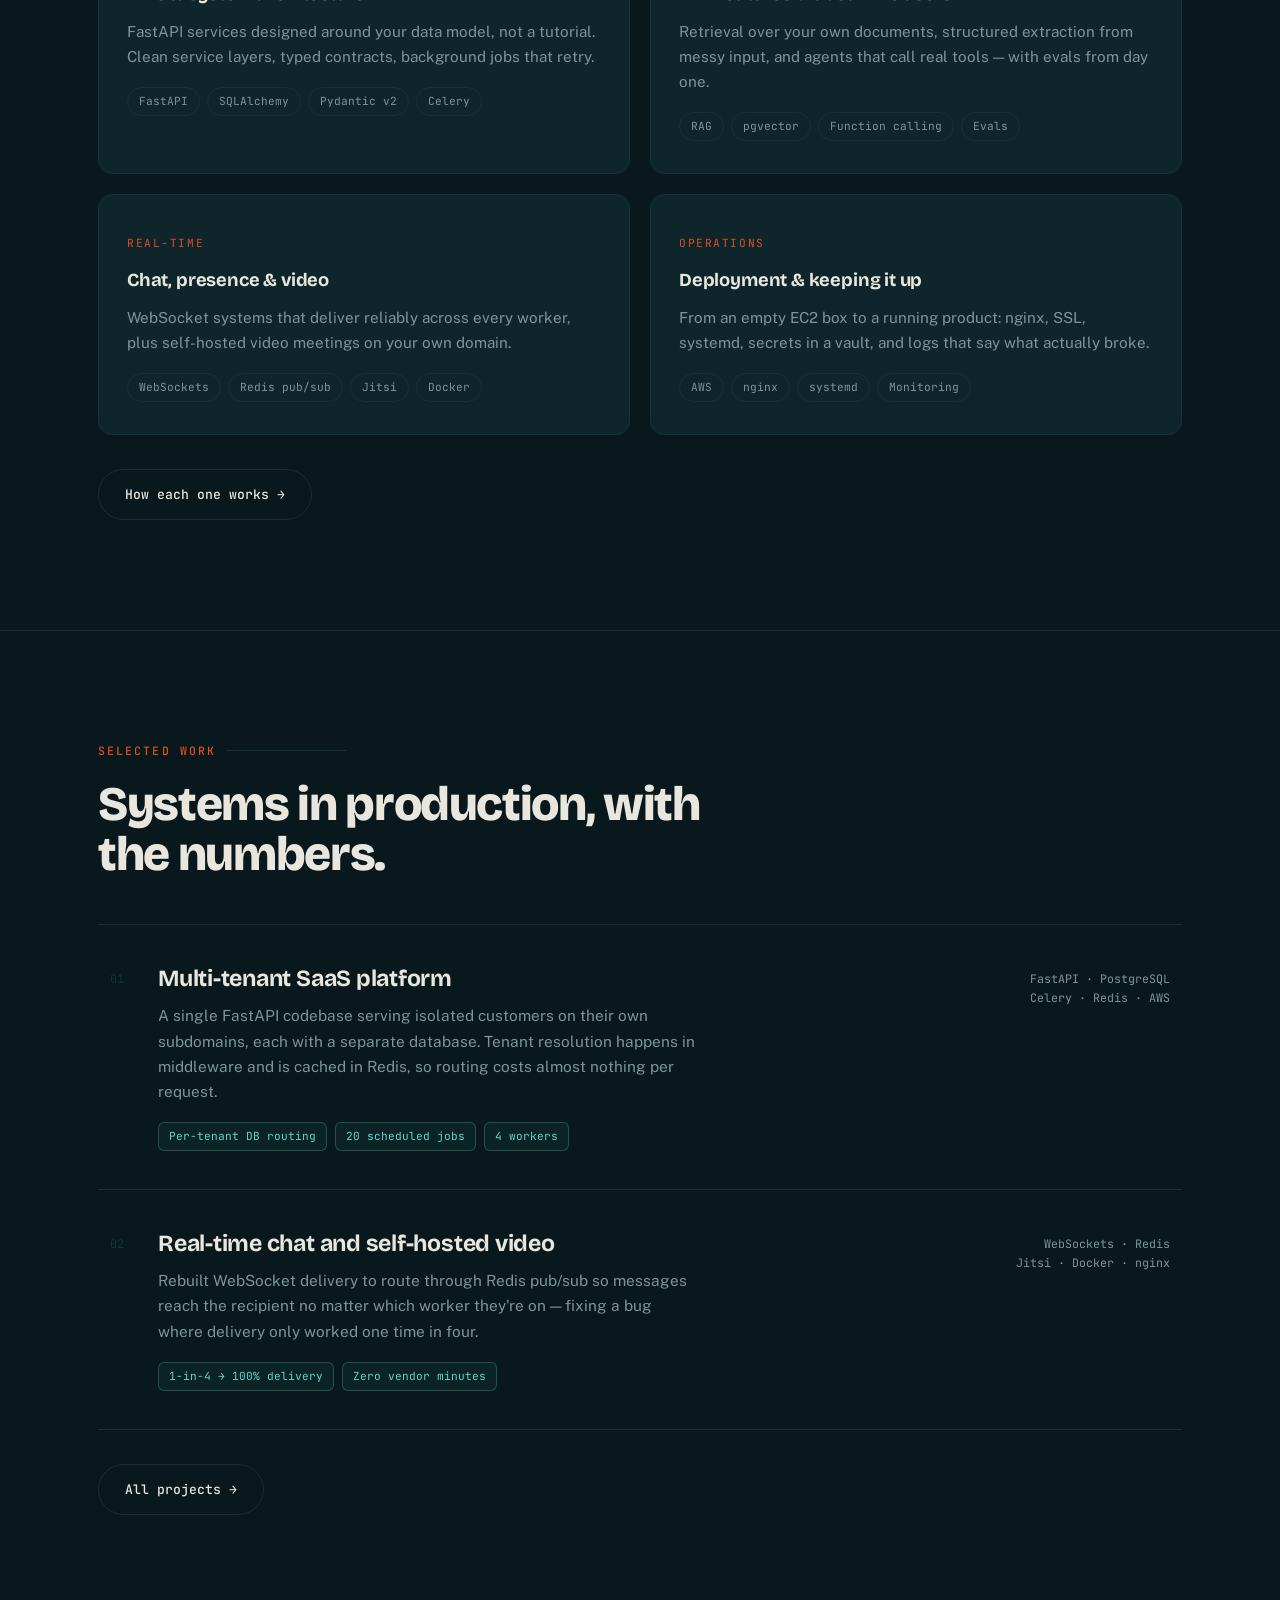
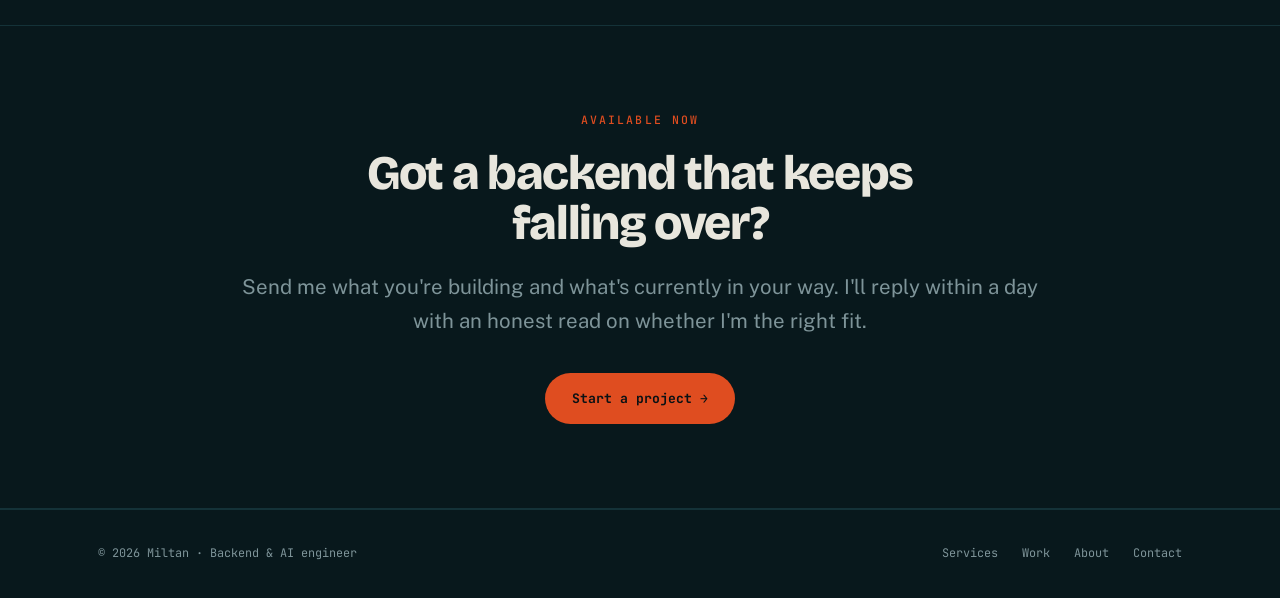
==== commit 84948cc5: "refactor: modify some containt" ====
--- a/index.html
+++ b/index.html
@@ -20,7 +20,7 @@
 <!-- ============ NAV ============ -->
 <nav class="nav" id="nav">
   <div class="nav__inner">
-    <a href="index.html" class="brand">miltan<span>.dev</span></a>
+    <a href="index.html" class="brand">SalmanKhandakar<span>.dev</span></a>
     <div class="nav__links">
       <a href="index.html" aria-current="page">Home</a>
       <a href="services.html">Services</a>
@@ -48,7 +48,7 @@
 <header class="hero">
   <div class="wrap hero__grid">
     <div>
-      <p class="eyebrow">Backend &amp; AI engineer · Mumbai, IN</p>
+      <p class="eyebrow">Backend &amp; AI engineer · Kolkata, IN</p>
       <h1>I build the parts of the product that <em>can't go down.</em></h1>
       <p class="lede">
         Python and FastAPI systems that carry <strong>multiple tenants, real-time traffic, and LLM features</strong> —
--- a/assets/css/style.css
+++ b/assets/css/style.css
@@ -17,7 +17,7 @@
   --ink-3:    #143238;   /* borders / tracks   */
   --bone:     #E8E6DD;   /* warm off-white     */
   --muted:    #7E9499;   /* dimmed text        */
-  --amber:    #F0A03C;   /* primary signal     */
+  --amber:    #df4d20;   /* primary signal     */
   --mint:     #5FD6C8;   /* success / latency  */
 
   --display: "Bricolage Grotesque", "Trebuchet MS", sans-serif;
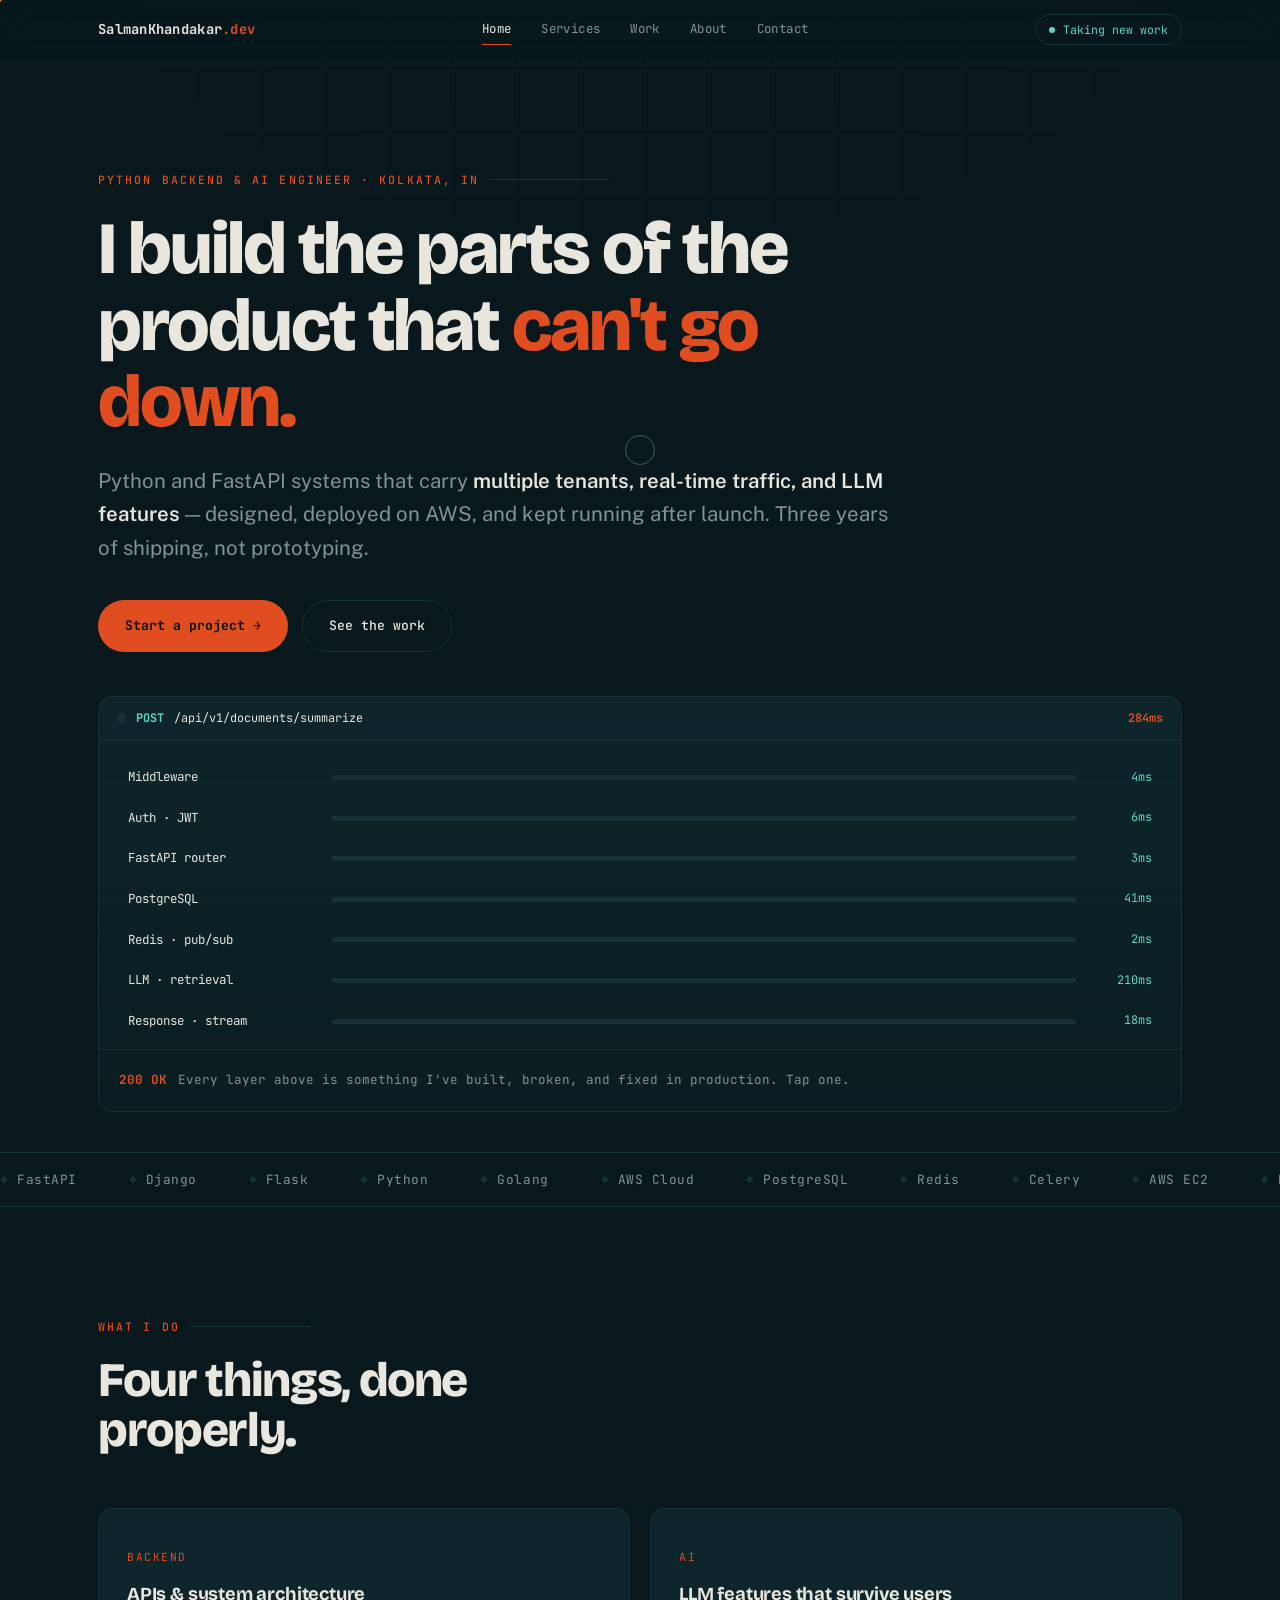
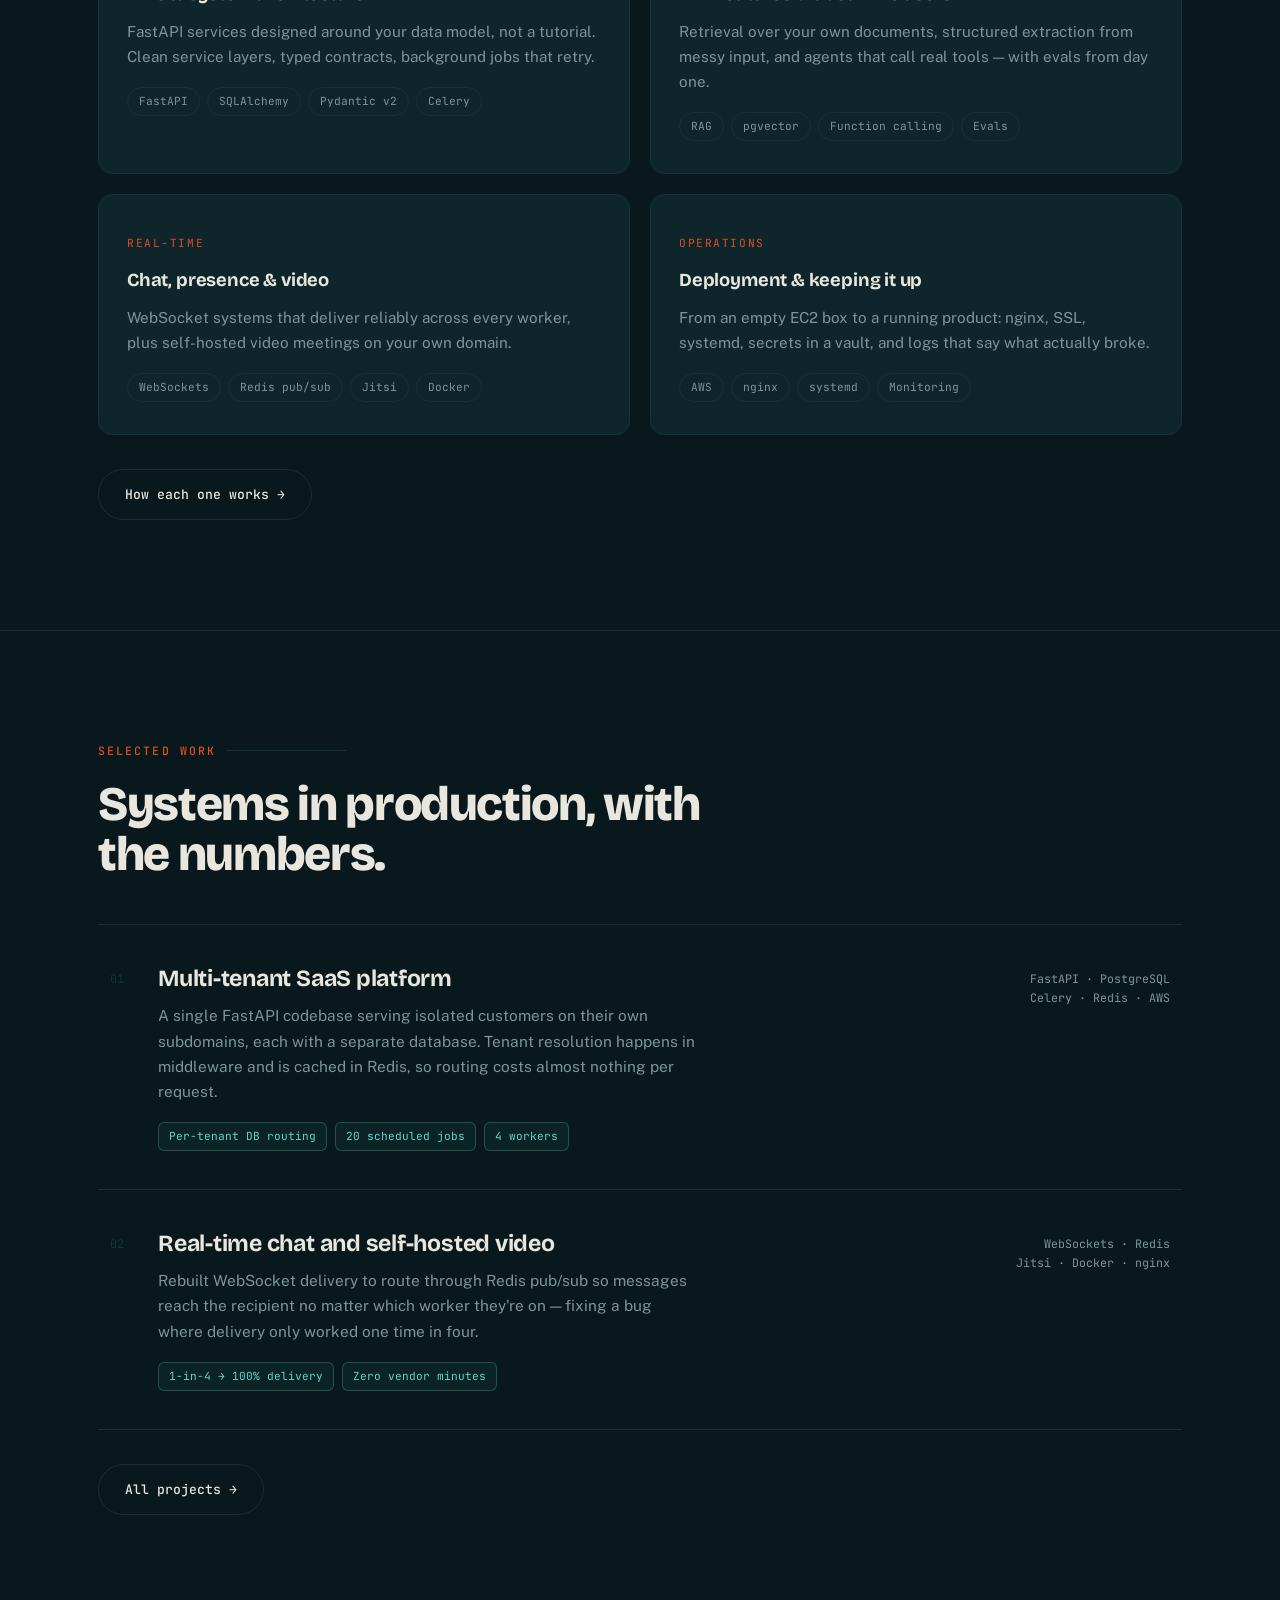
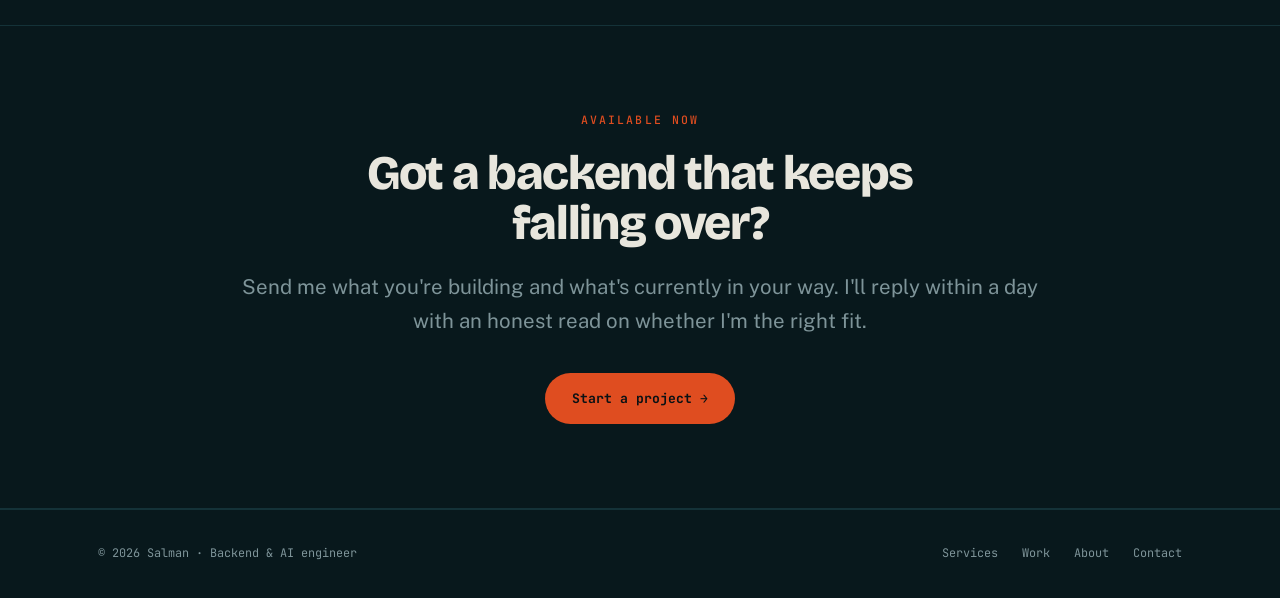
==== commit e5b4e63b: "modify respect my experiances" ====
--- a/index.html
+++ b/index.html
@@ -3,9 +3,9 @@
 <head>
 <meta charset="UTF-8" />
 <meta name="viewport" content="width=device-width, initial-scale=1" />
-<title>Miltan — Backend &amp; AI Engineer</title>
+<title>Salman — Backend &amp; AI Engineer</title>
 <meta name="description" content="Python and FastAPI backends that carry multiple tenants, real-time traffic, and LLM features. Designed, deployed on AWS, and kept running." />
-<meta property="og:title" content="Miltan — Backend & AI Engineer" />
+<meta property="og:title" content="Salman — Backend & AI Engineer" />
 <meta property="og:description" content="Python and FastAPI backends built to stay up. Multi-tenant SaaS, real-time systems, and LLM features." />
 <meta property="og:type" content="website" />
 <link rel="preconnect" href="https://fonts.googleapis.com" />
@@ -48,7 +48,7 @@
 <header class="hero">
   <div class="wrap hero__grid">
     <div>
-      <p class="eyebrow">Backend &amp; AI engineer · Kolkata, IN</p>
+      <p class="eyebrow">Python Backend &amp; AI engineer · Kolkata, IN</p>
       <h1>I build the parts of the product that <em>can't go down.</em></h1>
       <p class="lede">
         Python and FastAPI systems that carry <strong>multiple tenants, real-time traffic, and LLM features</strong> —
@@ -70,7 +70,7 @@
       </div>
       <div class="trace__rows">
         <button class="row" data-detail="Subdomain routing, per-tenant database resolution, Redis-cached lookups. One codebase, isolated customers.">
-          <span class="row__name">TenantMiddleware</span><span class="row__track"><span class="row__fill"></span></span><span class="row__ms">0ms</span>
+          <span class="row__name">Middleware</span><span class="row__track"><span class="row__fill"></span></span><span class="row__ms">0ms</span>
         </button>
         <button class="row" data-detail="JWT issuing and verification, role checks, subscription gating, CORS that actually passes preflight with credentials.">
           <span class="row__name">Auth · JWT</span><span class="row__track"><span class="row__fill"></span></span><span class="row__ms">0ms</span>
@@ -190,7 +190,7 @@
 <!-- ============ FOOTER ============ -->
 <footer class="footer">
   <div class="wrap footer__inner">
-    <p>© <span class="year"></span> Miltan · Backend &amp; AI engineer</p>
+    <p>© <span class="year"></span> Salman · Backend &amp; AI engineer</p>
     <div class="footer__links">
       <a href="services.html">Services</a>
       <a href="work.html">Work</a>
